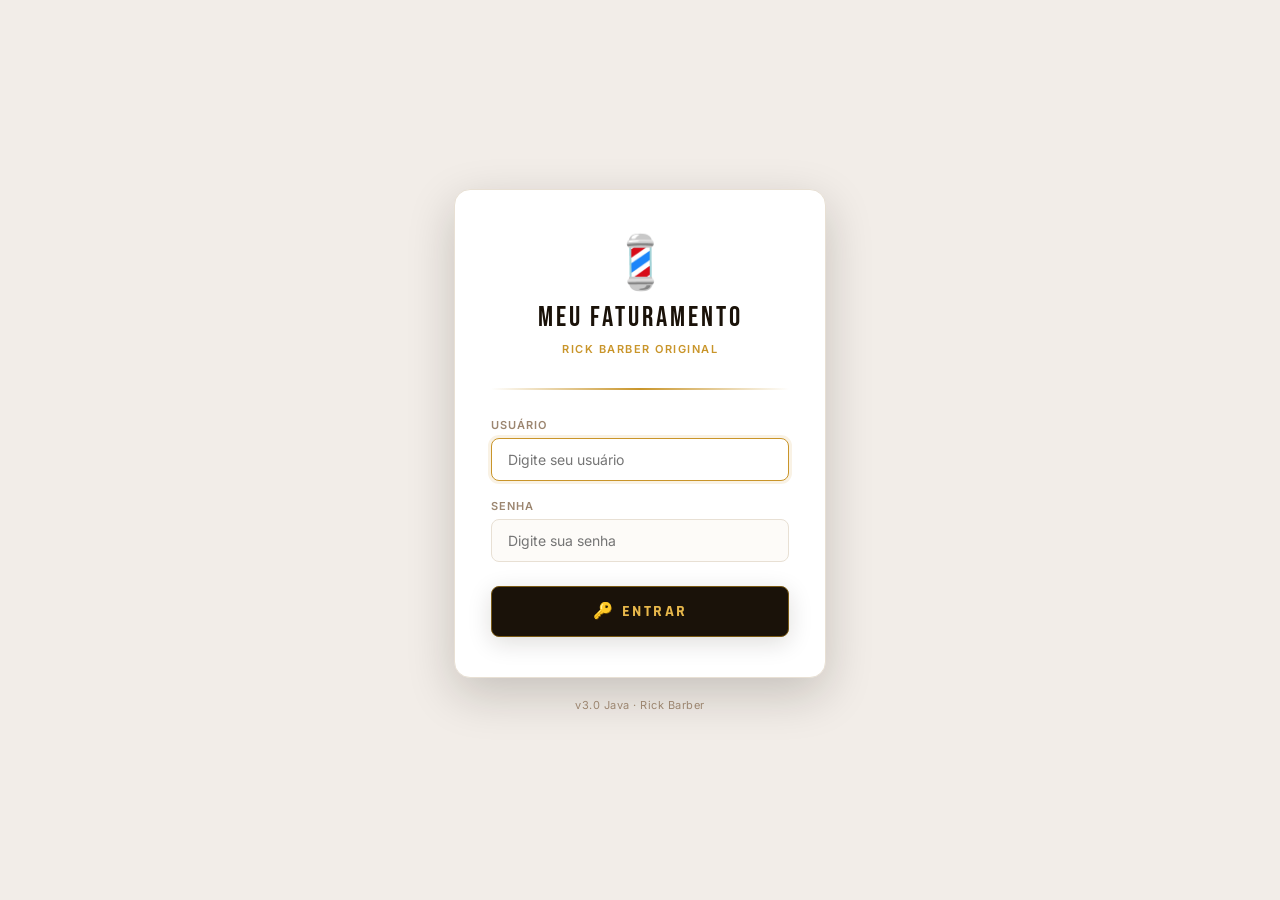
==== frontend/clientes.html @ 5b483866 "Versão inicial do Meu Faturamento" ====
<!DOCTYPE html>
<html lang="pt-BR">
<head>
  <meta charset="UTF-8"/>
  <meta name="viewport" content="width=device-width, initial-scale=1.0"/>
  <title>Clientes · Meu Faturamento</title>
  <link rel="stylesheet" href="assets/css/style.css"/>
</head>
<body>
<div class="app-layout">
  <aside class="sidebar">
    <div class="sidebar__logo-wrap" title="Clique para trocar logo">
      <div id="logo-placeholder" style="display:flex;flex-direction:column;align-items:center;gap:6px;">
        <span style="font-size:38px;">💈</span>
        <span style="font-family:'Rajdhani',sans-serif;font-size:10px;font-weight:700;letter-spacing:1px;text-transform:uppercase;color:var(--gold-light);text-align:center;line-height:1.3;">Rick Barber<br>Original</span>
      </div>
      <div class="logo-overlay">📷<br>Trocar logo</div>
      <input type="file" id="input-logo" accept="image/*" style="position:absolute;inset:0;opacity:0;cursor:pointer;width:100%;height:100%;"/>
    </div>
    <nav class="sidebar__nav">
      <a href="index.html">    <span class="nav-icon">🏠</span><span class="nav-label">Atender</span></a>
      <a href="clientes.html"> <span class="nav-icon">👥</span><span class="nav-label">Clientes</span></a>
      <a href="historico.html"><span class="nav-icon">📋</span><span class="nav-label">Histórico</span></a>
      <a href="servicos.html"> <span class="nav-icon">✂️</span><span class="nav-label">Serviços</span></a>
      <a href="dashboard.html"><span class="nav-icon">📊</span><span class="nav-label">Dashboard</span></a>
    </nav>
    <button onclick="logout()" style="margin-top:auto;margin-bottom:8px;background:transparent;color:rgba(255,255,255,.35);font-family:Rajdhani,sans-serif;font-size:11px;font-weight:700;letter-spacing:1px;text-transform:uppercase;border:1px solid rgba(255,255,255,.1);border-radius:6px;padding:6px 12px;cursor:pointer;transition:all .2s;" onmouseover="this.style.color='var(--gold-light)'" onmouseout="this.style.color='rgba(255,255,255,.35)'">🚪 Sair</button>
    <div class="sidebar__version">v3.0 Java · Rick Barber</div>
  </aside>
  <main class="main-content">
    <div class="page-header">
      <h1 class="page-title">👥 Clientes</h1>
      <button class="btn btn-gold" id="btn-novo">+ Novo Cliente</button>
    </div>
    <div class="filtros">
      <div class="form-group">
        <label>Buscar</label>
        <input type="text" id="busca" placeholder="Nome ou telefone…" style="min-width:260px;"/>
      </div>
      <button class="btn btn-secondary" id="btn-buscar">🔍 Buscar</button>
    </div>
    <div class="tabela-wrap">
      <table>
        <thead><tr><th>#</th><th>Nome</th><th>Telefone</th><th>Observação</th><th>Cadastrado em</th><th>Ações</th></tr></thead>
        <tbody id="tbody"><tr><td colspan="6" style="text-align:center;padding:28px;color:var(--text-light);">Carregando…</td></tr></tbody>
      </table>
    </div>
  </main>
</div>

<div class="modal-overlay" id="modal-cli">
  <div class="modal">
    <div class="modal__title" id="modal-titulo">Novo Cliente</div>
    <input type="hidden" id="cli-edit-id"/>
    <div class="form-group"><label>Nome *</label><input type="text" id="cli-nome" placeholder="Nome completo"/></div>
    <div class="form-group"><label>Telefone</label><input type="text" id="cli-tel" placeholder="(11) 99999-9999"/></div>
    <div class="form-group"><label>Observação</label><textarea id="cli-obs" rows="2" placeholder="Ex: cliente preferencial…"></textarea></div>
    <div style="display:flex;gap:12px;">
      <button class="btn btn-secondary" id="btn-cancelar">Cancelar</button>
      <button class="btn btn-gold" id="btn-salvar" style="flex:1;">💾 Salvar</button>
    </div>
  </div>
</div>

<script src="assets/js/app.js"></script>
<script>if(!sessionStorage.getItem("auth_token")){window.location.href="login.html";}</script>
<script>
async function carregar(busca) {
  busca = busca || '';
  var data = await apiGet('/clientes', busca ? {busca:busca} : {});
  var lista = Array.isArray(data) ? data : [];
  var tbody = document.getElementById('tbody');
  if (!lista.length) {
    tbody.innerHTML = '<tr><td colspan="6" style="text-align:center;padding:24px;color:var(--text-light);">Nenhum cliente encontrado.</td></tr>';
    return;
  }
  tbody.innerHTML = lista.map(function(c) {
    return '<tr>' +
      '<td>' + c.id + '</td>' +
      '<td><strong>' + c.nome + '</strong></td>' +
      '<td>' + (c.telefone || '—') + '</td>' +
      '<td>' + (c.observacao || '—') + '</td>' +
      '<td>' + formatData(c.criadoEm) + '</td>' +
      '<td>' +
        '<button class="btn btn-secondary btn-sm" onclick="editar(' + c.id + ',\'' + c.nome.replace(/'/g,"\\'") + '\',\'' + (c.telefone||'').replace(/'/g,"\\'") + '\',\'' + (c.observacao||'').replace(/'/g,"\\'") + '\')">✏️ Editar</button> ' +
        '<button class="btn btn-danger btn-sm" onclick="excluir(' + c.id + ')">🗑</button>' +
      '</td></tr>';
  }).join('');
}

function fecharModal() {
  document.getElementById('modal-cli').classList.remove('open');
  document.getElementById('cli-edit-id').value = '';
  document.getElementById('cli-nome').value = '';
  document.getElementById('cli-tel').value = '';
  document.getElementById('cli-obs').value = '';
}

function editar(id, nome, tel, obs) {
  document.getElementById('cli-edit-id').value = id;
  document.getElementById('cli-nome').value = nome;
  document.getElementById('cli-tel').value = tel;
  document.getElementById('cli-obs').value = obs;
  document.getElementById('modal-titulo').textContent = 'Editar Cliente';
  document.getElementById('modal-cli').classList.add('open');
}

async function excluir(id) {
  if (!confirm('Remover este cliente?')) return;
  var r = await apiDelete('/clientes/' + id);
  toast(r.mensagem || r.erro || 'Erro', r.erro ? 'erro' : 'sucesso');
  carregar();
}

document.getElementById('btn-novo').addEventListener('click', function() {
  document.getElementById('modal-titulo').textContent = 'Novo Cliente';
  document.getElementById('modal-cli').classList.add('open');
});
document.getElementById('btn-cancelar').addEventListener('click', fecharModal);
document.getElementById('modal-cli').addEventListener('click', function(e){ if(e.target===e.currentTarget) fecharModal(); });
document.getElementById('btn-buscar').addEventListener('click', function(){ carregar(document.getElementById('busca').value.trim()); });
document.getElementById('busca').addEventListener('keydown', function(e){ if(e.key==='Enter') carregar(document.getElementById('busca').value.trim()); });

document.getElementById('btn-salvar').addEventListener('click', async function() {
  var id = document.getElementById('cli-edit-id').value;
  var nome = document.getElementById('cli-nome').value.trim();
  if (!nome) { toast('Nome é obrigatório.', 'erro'); return; }
  var body = { nome:nome, telefone:document.getElementById('cli-tel').value.trim(), observacao:document.getElementById('cli-obs').value.trim() };
  var r = id ? await apiPut('/clientes/' + id, body) : await apiPost('/clientes', body);
  toast(r.mensagem || r.erro || 'Erro', r.erro ? 'erro' : 'sucesso');
  if (!r.erro) { fecharModal(); carregar(); }
});

carregar();
</script>
</body>
</html>
---- frontend/assets/css/style.css ----
@import url('https://fonts.googleapis.com/css2?family=Bebas+Neue&family=Rajdhani:wght@500;600;700&family=Inter:wght@300;400;500;600&display=swap');
:root {
  --bg:#F2EDE8; --sidebar-bg:#1A1209; --sidebar-w:200px;
  --gold:#C9952A; --gold-light:#E8B84B; --gold-dim:#7A5A15;
  --card-bg:#FFFFFF; --card-border:#E8E0D4;
  --text-dark:#1A1209; --text-mid:#5C4A32; --text-light:#9C8670;
  --green:#2D6A4F; --red:#9B2335;
  --radius:10px;
  --shadow-sm:0 2px 8px rgba(26,18,9,.08);
  --shadow-md:0 6px 24px rgba(26,18,9,.14);
  --shadow-lg:0 16px 48px rgba(26,18,9,.20);
  --trans:all .2s ease;
}
*,*::before,*::after { box-sizing:border-box; margin:0; padding:0; }
html,body { height:100%; font-family:'Inter',sans-serif; background:var(--bg); color:var(--text-dark); }
a { text-decoration:none; color:inherit; }
button { cursor:pointer; border:none; background:none; font-family:inherit; }
input,select,textarea { font-family:inherit; }

.app-layout { display:flex; min-height:100vh; }

/* Sidebar */
.sidebar { width:var(--sidebar-w); background:var(--sidebar-bg); display:flex; flex-direction:column; align-items:center; padding:20px 0 32px; position:fixed; top:0; left:0; height:100vh; z-index:100; }
.sidebar__logo-wrap { width:120px; height:120px; border-radius:12px; overflow:hidden; margin-bottom:28px; border:2px solid var(--gold-dim); background:#2A1C0A; display:flex; align-items:center; justify-content:center; cursor:pointer; position:relative; transition:var(--trans); }
.sidebar__logo-wrap:hover .logo-overlay { opacity:1; }
.logo-overlay { position:absolute; inset:0; background:rgba(0,0,0,.6); display:flex; flex-direction:column; align-items:center; justify-content:center; opacity:0; transition:var(--trans); font-size:11px; color:var(--gold-light); font-weight:600; text-align:center; gap:4px; }
.sidebar__nav { width:100%; padding:0 10px; display:flex; flex-direction:column; gap:2px; }
.sidebar__nav a { display:flex; align-items:center; gap:9px; color:rgba(255,255,255,.45); font-family:'Rajdhani',sans-serif; font-size:13px; font-weight:700; letter-spacing:1px; text-transform:uppercase; padding:10px 13px; border-radius:8px; transition:var(--trans); }
.sidebar__nav a .nav-icon { font-size:15px; flex-shrink:0; }
.sidebar__nav a:hover { color:var(--gold-light); background:rgba(201,149,42,.1); }
.sidebar__nav a.active { color:var(--gold-light); background:rgba(201,149,42,.15); border-left:3px solid var(--gold); padding-left:10px; }
.sidebar__version { margin-top:auto; font-size:10px; color:rgba(255,255,255,.15); }

/* Main */
.main-content { margin-left:var(--sidebar-w); flex:1; padding:24px 28px; min-height:100vh; }

/* Header atendimento */
.cliente-header { display:flex; align-items:stretch; gap:12px; margin-bottom:20px; flex-wrap:wrap; }
.info-box { background:var(--card-bg); border:1px solid var(--card-border); border-radius:var(--radius); padding:10px 18px; box-shadow:var(--shadow-sm); min-width:160px; }
.info-box .lbl { font-size:10px; font-weight:600; text-transform:uppercase; letter-spacing:1.2px; color:var(--text-light); margin-bottom:4px; }
.info-box .val { font-family:'Rajdhani',sans-serif; font-size:20px; font-weight:700; color:var(--text-dark); }
.info-box .val.gold { color:var(--gold); }
.btn-add { width:52px; background:var(--gold); color:var(--sidebar-bg); border-radius:var(--radius); font-size:26px; display:flex; align-items:center; justify-content:center; box-shadow:var(--shadow-sm); transition:var(--trans); flex-shrink:0; align-self:stretch; }
.btn-add:hover { background:var(--gold-light); transform:scale(1.05); }

/* Cards serviços */
.services-grid { display:grid; grid-template-columns:repeat(auto-fill,minmax(150px,1fr)); gap:14px; }
.service-card { background:var(--card-bg); border:1.5px solid var(--card-border); border-radius:var(--radius); overflow:hidden; cursor:pointer; transition:var(--trans); box-shadow:var(--shadow-sm); position:relative; user-select:none; }
.service-card:hover { transform:translateY(-4px); box-shadow:var(--shadow-md); border-color:var(--gold-dim); }
.service-card.selected { border-color:var(--gold); box-shadow:0 0 0 3px rgba(201,149,42,.3),var(--shadow-md); }
.service-card__img-wrap { height:110px; display:flex; align-items:center; justify-content:center; background:#FAF7F3; overflow:hidden; }
.service-card__check { position:absolute; top:8px; right:8px; width:26px; height:26px; background:var(--gold); border-radius:50%; display:flex; align-items:center; justify-content:center; font-size:13px; color:var(--sidebar-bg); font-weight:900; opacity:0; transform:scale(0) rotate(-45deg); transition:all .25s cubic-bezier(.34,1.56,.64,1); }
.service-card.selected .service-card__check { opacity:1; transform:scale(1) rotate(0); }
.service-card__name { font-family:'Rajdhani',sans-serif; font-size:12px; font-weight:700; letter-spacing:.5px; text-transform:uppercase; color:var(--text-mid); text-align:center; padding:6px 8px 2px; }
.service-card__price { background:var(--sidebar-bg); color:var(--gold-light); text-align:center; font-family:'Rajdhani',sans-serif; font-size:16px; font-weight:700; padding:7px 4px; transition:var(--trans); }
.service-card.selected .service-card__price { background:var(--gold); color:var(--sidebar-bg); }
.sv-emoji { font-size:52px; display:flex; align-items:center; justify-content:center; width:100%; height:100%; }

/* Botão finalizar */
.btn-finalizar { display:block; width:100%; margin-top:24px; padding:15px; background:var(--sidebar-bg); color:var(--gold-light); font-family:'Rajdhani',sans-serif; font-size:17px; font-weight:700; letter-spacing:2.5px; text-transform:uppercase; border-radius:var(--radius); box-shadow:var(--shadow-md); transition:var(--trans); text-align:center; border:1.5px solid var(--gold-dim); }
.btn-finalizar:hover:not(:disabled) { background:var(--gold); color:var(--sidebar-bg); border-color:var(--gold); transform:translateY(-2px); }
.btn-finalizar:disabled { opacity:.35; cursor:not-allowed; }

/* Modal */
.modal-overlay { position:fixed; inset:0; background:rgba(26,18,9,.65); display:flex; align-items:center; justify-content:center; z-index:500; padding:16px; opacity:0; pointer-events:none; transition:opacity .25s; backdrop-filter:blur(3px); }
.modal-overlay.open { opacity:1; pointer-events:all; }
.modal { background:var(--card-bg); border-radius:14px; width:100%; max-width:500px; padding:32px; box-shadow:var(--shadow-lg); transform:translateY(24px) scale(.97); transition:transform .28s cubic-bezier(.34,1.2,.64,1); max-height:92vh; overflow-y:auto; border:1px solid var(--card-border); }
.modal-overlay.open .modal { transform:translateY(0) scale(1); }
.modal__title { font-family:'Bebas Neue',cursive; font-size:26px; letter-spacing:2px; color:var(--sidebar-bg); margin-bottom:20px; display:flex; align-items:center; gap:10px; }
.modal__title::after { content:''; flex:1; height:2px; background:linear-gradient(to right,var(--gold),transparent); border-radius:2px; }

/* Forms */
.form-group { margin-bottom:16px; position:relative; }
.form-group label { display:block; font-size:11px; font-weight:600; text-transform:uppercase; letter-spacing:1px; color:var(--text-light); margin-bottom:6px; }
.form-group input,.form-group select,.form-group textarea { width:100%; padding:10px 14px; border:1.5px solid var(--card-border); border-radius:8px; font-size:14px; background:#FDFBF8; transition:var(--trans); color:var(--text-dark); }
.form-group input:focus,.form-group select:focus,.form-group textarea:focus { outline:none; border-color:var(--gold); background:#fff; box-shadow:0 0 0 3px rgba(201,149,42,.12); }

/* Resumo pedido */
.pedido-resumo { background:#FBF6EE; border-radius:var(--radius); padding:14px 16px; margin-bottom:16px; border:1px solid #EDE5D8; }
.pedido-resumo__item { display:flex; justify-content:space-between; padding:5px 0; font-size:14px; border-bottom:1px dashed #E8DCCC; color:var(--text-mid); }
.pedido-resumo__total { display:flex; justify-content:space-between; font-family:'Rajdhani',sans-serif; font-size:20px; font-weight:700; margin-top:10px; color:var(--sidebar-bg); }

/* Pagamento */
.pagamento-opcoes { display:grid; grid-template-columns:1fr 1fr; gap:8px; margin-bottom:16px; }
.pagamento-btn { padding:10px 8px; border:1.5px solid var(--card-border); border-radius:8px; font-family:'Rajdhani',sans-serif; font-size:13px; font-weight:700; letter-spacing:.8px; text-transform:uppercase; text-align:center; transition:var(--trans); cursor:pointer; background:#FDFBF8; color:var(--text-mid); }
.pagamento-btn:hover { border-color:var(--gold-dim); color:var(--gold-dim); }
.pagamento-btn.ativo { background:var(--sidebar-bg); border-color:var(--sidebar-bg); color:var(--gold-light); }

/* Botões */
.btn { padding:11px 22px; border-radius:8px; font-family:'Rajdhani',sans-serif; font-size:14px; font-weight:700; letter-spacing:1.2px; text-transform:uppercase; transition:var(--trans); cursor:pointer; border:none; }
.btn-primary { background:var(--sidebar-bg); color:var(--gold-light); border:1.5px solid var(--gold-dim); }
.btn-primary:hover { background:var(--gold); color:var(--sidebar-bg); }
.btn-secondary { background:transparent; color:var(--text-mid); border:1.5px solid var(--card-border); }
.btn-secondary:hover { border-color:var(--gold-dim); color:var(--gold-dim); }
.btn-gold { background:var(--gold); color:var(--sidebar-bg); }
.btn-gold:hover { background:var(--gold-light); }
.btn-danger { background:var(--red); color:#fff; }
.btn-danger:hover { background:#7A1B29; }
.btn-sm { padding:6px 14px; font-size:12px; }

/* Toast */
.toast-container { position:fixed; top:20px; right:20px; z-index:999; display:flex; flex-direction:column; gap:8px; }
.toast { padding:13px 20px; border-radius:8px; font-size:14px; font-weight:500; box-shadow:var(--shadow-md); animation:slideIn .3s ease forwards; max-width:320px; background:var(--green); color:#fff; }
.toast.erro { background:var(--red); }
.toast.aviso { background:var(--gold); color:var(--sidebar-bg); }
@keyframes slideIn { from{opacity:0;transform:translateX(50px);} to{opacity:1;transform:translateX(0);} }

/* Páginas internas */
.page-header { display:flex; align-items:center; justify-content:space-between; margin-bottom:24px; }
.page-title { font-family:'Bebas Neue',cursive; font-size:34px; letter-spacing:2px; color:var(--sidebar-bg); }
.tabela-wrap { background:var(--card-bg); border-radius:var(--radius); overflow:hidden; box-shadow:var(--shadow-sm); border:1px solid var(--card-border); }
table { width:100%; border-collapse:collapse; font-size:14px; }
thead tr { background:var(--sidebar-bg); }
thead th { padding:13px 16px; text-align:left; font-family:'Rajdhani',sans-serif; font-weight:700; font-size:12px; letter-spacing:1.2px; text-transform:uppercase; color:var(--gold-light); }
tbody tr { border-bottom:1px solid #F0EAE0; transition:background .15s; }
tbody tr:last-child { border-bottom:none; }
tbody tr:hover { background:#FBF6EE; }
tbody td { padding:12px 16px; vertical-align:middle; }
.badge { display:inline-block; padding:3px 10px; border-radius:20px; font-size:11px; font-weight:700; text-transform:uppercase; }
.badge-dinheiro { background:#D4EDDA; color:#155724; }
.badge-pix { background:#CCE5FF; color:#004085; }
.badge-cartao { background:#FFF3CD; color:#856404; }

/* Dashboard */
.dash-cards { display:grid; grid-template-columns:repeat(auto-fill,minmax(190px,1fr)); gap:14px; margin-bottom:28px; }
.dash-card { background:var(--card-bg); border-radius:var(--radius); padding:18px 22px; box-shadow:var(--shadow-sm); border:1px solid var(--card-border); border-left:4px solid var(--gold); }
.dash-card__label { font-size:10px; font-weight:700; text-transform:uppercase; letter-spacing:1.2px; color:var(--text-light); margin-bottom:8px; }
.dash-card__value { font-family:'Bebas Neue',cursive; font-size:36px; color:var(--sidebar-bg); line-height:1; }
.dash-card__value.green { color:var(--green); }
.filtros { display:flex; gap:12px; align-items:flex-end; flex-wrap:wrap; background:var(--card-bg); padding:16px; border-radius:var(--radius); margin-bottom:20px; box-shadow:var(--shadow-sm); border:1px solid var(--card-border); }
.filtros .form-group { margin:0; }

/* Emoji picker */
.emoji-grid { display:grid; grid-template-columns:repeat(7,1fr); gap:4px; max-height:160px; overflow-y:auto; padding:4px; background:#FAF7F3; border-radius:8px; border:1px solid var(--card-border); }
.emoji-opt { font-size:24px; padding:6px; border-radius:6px; text-align:center; cursor:pointer; transition:background .15s; border:2px solid transparent; }
.emoji-opt:hover { background:#F0E8D8; }
.emoji-opt.ativo { border-color:var(--gold); background:#F0E8D8; }

/* Dropdown clientes */
.cliente-dropdown { position:relative; }
.cli-row { display:flex; gap:8px; }
.cli-row input { flex:1; padding:10px 14px; border:1.5px solid var(--card-border); border-radius:8px; font-size:14px; background:#FDFBF8; color:var(--text-dark); transition:var(--trans); }
.cli-row input:focus { outline:none; border-color:var(--gold); box-shadow:0 0 0 3px rgba(201,149,42,.12); }
.btn-ver-cli { padding:10px 14px; background:var(--sidebar-bg); color:var(--gold-light); border-radius:8px; font-size:13px; font-weight:700; border:1.5px solid var(--gold-dim); cursor:pointer; font-family:'Rajdhani',sans-serif; white-space:nowrap; transition:var(--trans); }
.btn-ver-cli:hover { background:var(--gold); color:var(--sidebar-bg); }
.auto-drop { display:none; position:absolute; top:100%; left:0; right:0; background:#fff; border:1.5px solid var(--gold); border-top:none; border-radius:0 0 10px 10px; z-index:300; max-height:220px; overflow-y:auto; box-shadow:var(--shadow-md); }
.auto-item { padding:10px 16px; cursor:pointer; font-size:14px; border-bottom:1px solid #F5F0EA; display:flex; align-items:center; gap:10px; transition:background .15s; }
.auto-item:hover { background:#FBF6EE; }
.auto-avatar { width:30px; height:30px; border-radius:50%; background:var(--gold); color:var(--sidebar-bg); display:flex; align-items:center; justify-content:center; font-weight:700; font-size:13px; flex-shrink:0; }
.auto-nome { font-weight:600; flex:1; }
.auto-tel { font-size:11px; color:var(--text-light); }
.auto-empty { padding:14px 16px; font-size:13px; color:var(--text-light); text-align:center; }
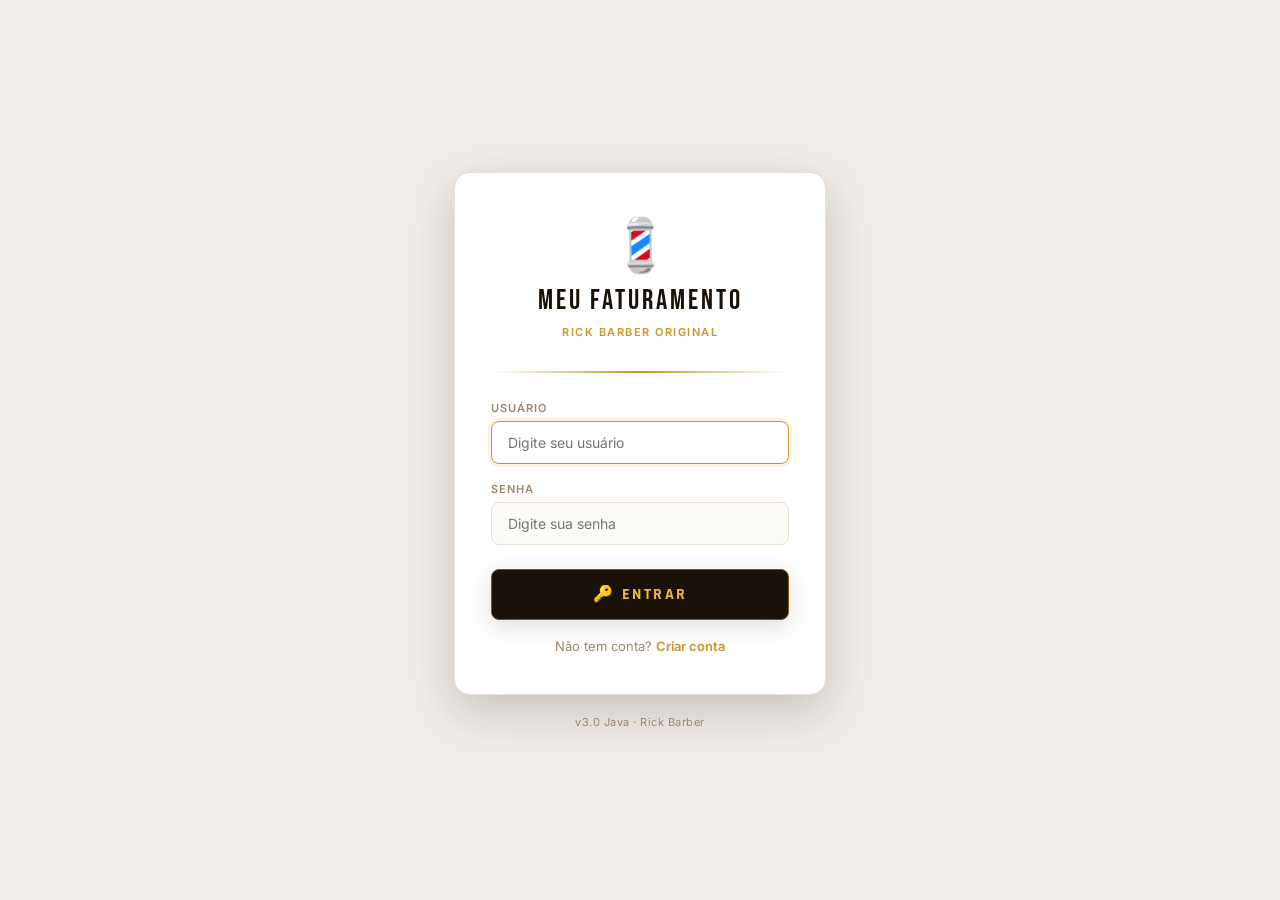
==== commit 0bb59264: "Microsserviço de agendamentos e cadastro de usuário" ====
--- a/frontend/clientes.html
+++ b/frontend/clientes.html
@@ -19,6 +19,7 @@
     </div>
     <nav class="sidebar__nav">
       <a href="index.html">    <span class="nav-icon">🏠</span><span class="nav-label">Atender</span></a>
+      <a href="agendamentos.html"><span class="nav-icon">📅</span><span class="nav-label">Agenda</span></a>
       <a href="clientes.html"> <span class="nav-icon">👥</span><span class="nav-label">Clientes</span></a>
       <a href="historico.html"><span class="nav-icon">📋</span><span class="nav-label">Histórico</span></a>
       <a href="servicos.html"> <span class="nav-icon">✂️</span><span class="nav-label">Serviços</span></a>
